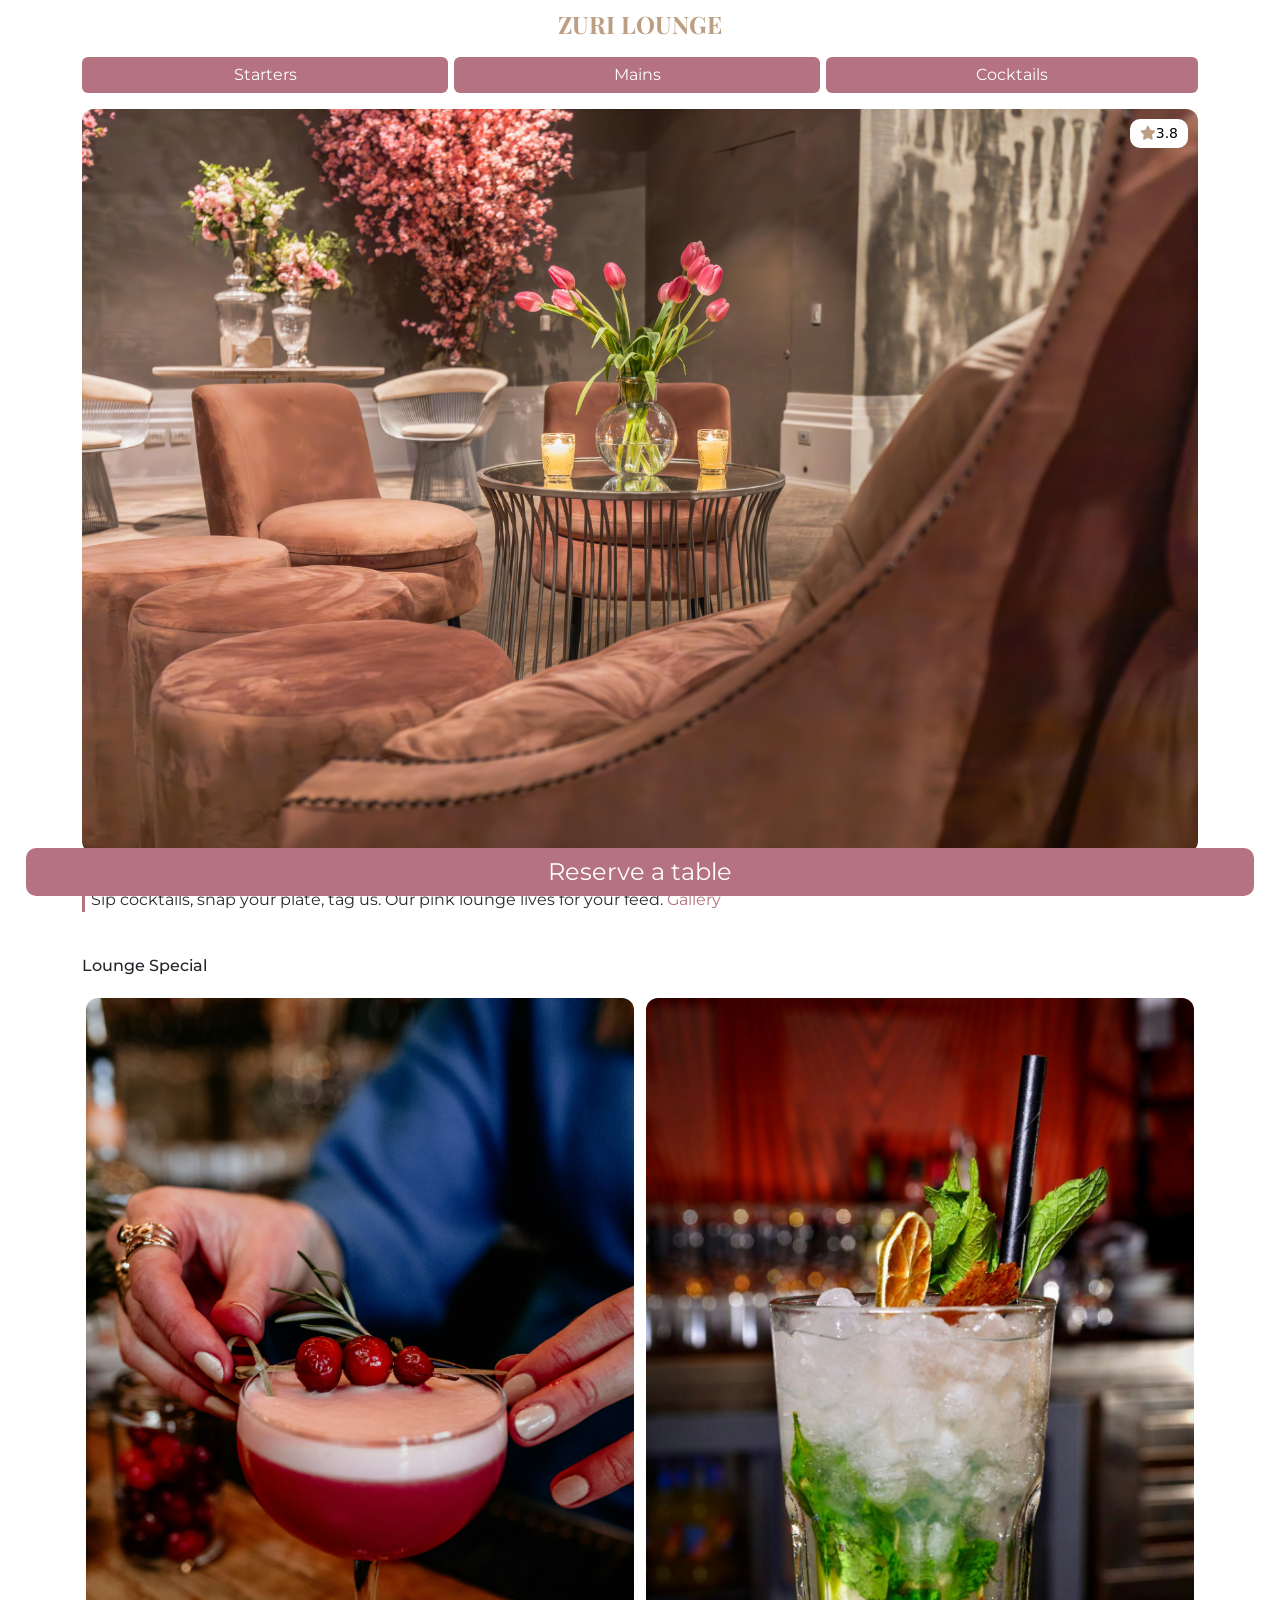
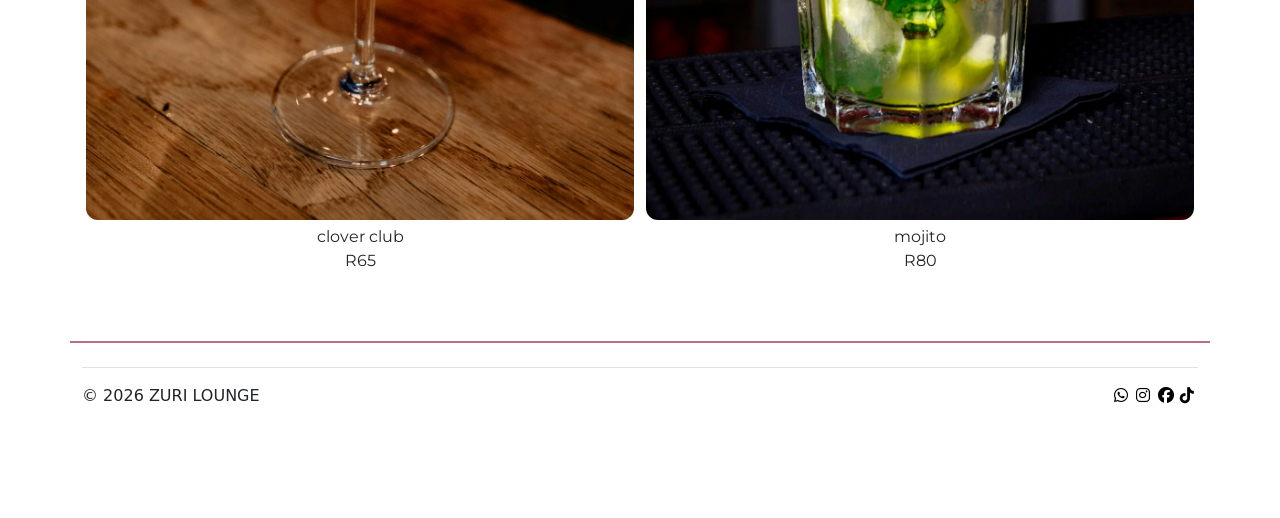
==== index.html @ f79742b4 "Update index.html" ====
<!doctype html>
<html lang="en">
  <head>
    <meta charset="utf-8">
    <meta name="viewport" content="width=device-width, initial-scale=1">
    <title>Zuri Sea Point</title>
    
    <link href="https://cdn.jsdelivr.net/npm/bootstrap@5.3.8/dist/css/bootstrap.min.css" rel="stylesheet" integrity="sha384-sRIl4kxILFvY47J16cr9ZwB07vP4J8+LH7qKQnuqkuIAvNWLzeN8tE5YBujZqJLB" crossorigin="anonymous">
    <link href="https://cdn.jsdelivr.net/npm/bootstrap@5.3.8/dist/css/bootstrap.min.css">
    <link rel="stylesheet" href="https://cdnjs.cloudflare.com/ajax/libs/font-awesome/6.5.0/css/all.min.css">
    <link rel="preconnect" href="https://fonts.googleapis.com">
    <link rel="preconnect" href="https://fonts.gstatic.com" crossorigin>
    <link href="https://fonts.googleapis.com/css2?family=Inter:wght@300;400;500;600;700&display=swap" rel="stylesheet">
    <link href="https://fonts.googleapis.com/css2?family=Playfair+Display:wght@400;500;600&family=Inter:wght@300;400;500&display=swap" rel="stylesheet">
    <link rel="preconnect" href="https://fonts.googleapis.com">
<link rel="preconnect" href="https://fonts.gstatic.com" crossorigin>
<link href="https://fonts.googleapis.com/css2?family=DM+Sans:ital,opsz,wght@0,9..40,100..1000;1,9..40,100..1000&family=Montserrat:ital,wght@0,100..900;1,100..900&display=swap" rel="stylesheet">
<link rel="stylesheet" href="style.css"/>
  </head>

  <body>
    <h4 class="restaurant-name">ZURI LOUNGE</i></h4>

    <div class="container mb-3" id="categories">
        <!-- Content here -->
         
    <!-- Button trigger modal Starters-->
<button type="button" class="btn btn-primary" id="starters" data-bs-toggle="modal" data-bs-target="#startersmodal">
    Starters
  </button>
  
  <!-- Modal -->
  <div class="modal fade" id="startersmodal" data-bs-backdrop="static" data-bs-keyboard="false" tabindex="-1" aria-labelledby="startersmodelLabel" aria-hidden="true">
    <div class="modal-dialog">
      <div class="modal-content">
        <div class="modal-header">
          <h1 class="modal-title fs-5" id="staticBackdropLabel">Starters</h1>
          <button type="button" class="btn-close" data-bs-dismiss="modal" aria-label="Close"></button>
        </div>
        <div class="modal-body">
            <h6>Fat Greek Flatbread <span>R90</span></h6>
            <p>Flatbread, melted halloumi, tzatziki, red onion, tomato, olives</p>
            <h6>Chicken Wings<span>R85</span></h6>
            <p>Sticky | Southern fried | Crunchy peri-peri</p>
            <h6>Chicken Livers <span>R75</span></h6>
            <p>Served with a slice of toasted ciabatta</p>
            <h6>Calamari <span>R115</span></h6>
            <p>Grilled | Fried, seasoned with garlic</p>
            <h6>Vegan Samosas with lentils<span>R105</span></h6>
            <p>Spiced lentils, onion, spinach in pastry</p>
            <h6>Soup of the day <span>R95</span></h6>
            <p>Served with a slice of toasted ciabatta</p>
            <h6>Beef Carpaccio <span>R90</span></h6>
            <p>Matured chalmar beef sirloin, radish, spring onions</p>
        </div>
        <div class="modal-footer">
          <p>A 12% service charge  will be added for groups of 8+ guests.</p>
        </div>
      </div>
    </div>
  </div>

  <!-- Button trigger modal Mains -->
<button type="button" class="btn btn-primary" id="mains" data-bs-toggle="modal" data-bs-target="#mainsmodal">
    Mains
  </button>
  
  <!-- Modal -->
  <div class="modal fade" id="mainsmodal" data-bs-backdrop="static" data-bs-keyboard="false" tabindex="-1" aria-labelledby="mainsmodalLabel" aria-hidden="true">
    <div class="modal-dialog">
      <div class="modal-content">
        <div class="modal-header">
          <h1 class="modal-title fs-5" id="staticBackdropLabel">Main Courses</h1>
          <button type="button" class="btn-close" data-bs-dismiss="modal" aria-label="Close"></button>
        </div>
        <div class="modal-body">
            <h5>Pasta Vibes</h5>
            <h6>Prawn Linguine <span>R225</span></h6>
            <p>Pan-fried prawns,parmesan cream and basil</p>
            <h6>Chicken and Broccoli<span>R175</span></h6>
            <p>Parmesan cream topped with parmesan shavigs</p>
            <h6>Beef Bolognese <span>R195</span></h6>
            <p>Beef strips, tomato sauce, herbs</p>
            <h6>Chicken Alfredo<span>R165</span></h6>
            <p>Parmesan cream sauce</p>
            <h6>Spaghetti Carbonara<span>R185</span></h6>
            <p>Creamy Roman style pasta made with crispy bacon, egg yolk, parmesan cheese</p>
            <h6>Creamy Mushroom Pasta<span>R165</span></h6>
            <p>Sauteed mushrooms, blended into a rich garlic cream sauce</p>
            <!--Pizzas-->
            <h5>Classic Pizzas</h5>
            <h6>Margherita<span>R170</span></h6>
            <p>Tomato sauce, mozzarella, fresh basil</p>
            <h6>Chicken & Mushroom<span>R145</span></h6>
            <p>Tomato base layered with tender chicken pieces</p>
            <h6>Spicy Beef  <span>R155</span></h6>
            <p>Spiced beef mince with jalapeno, onions, melted mozzarella</p>
            <h6>Vegan Veggie Supreme<span>R135</span></h6>
            <p>Mushrooms, olives,sweetcorn on a tomato base with vegan cheese</p>
        </div>
        <div class="modal-footer">
            <p>A 12% service charge  will be added for groups of 8+ guests.</p>
        </div>
      </div>
    </div>
  </div>

  <!-- Button trigger modal Desserts-->

  <!-- Button trigger modal Drinks -->
<button type="button" class="btn btn-primary" id="drinks" data-bs-toggle="modal" data-bs-target="#drinksmodal">
    Cocktails
  </button>
  
  <!-- Modal -->
  <div class="modal fade" id="drinksmodal" data-bs-backdrop="static" data-bs-keyboard="false" tabindex="-1" aria-labelledby="drinksmodalLabel" aria-hidden="true">
    <div class="modal-dialog">
      <div class="modal-content">
        <div class="modal-header">
          <h1 class="modal-title fs-5" id="staticBackdropLabel">Cocktails</h1>
          <button type="button" class="btn-close" data-bs-dismiss="modal" aria-label="Close"></button>
        </div>
        <div class="modal-body">
            <h6>Strawberry Daiquiri <span>R95</span></h6>
            <P>White rum, lime juice, fresh strawberries</P>
            <h6>Mojito <span>R95</span></h6>
            <p>Fresh mint leaves, lime juice, white rum, light sugar syrup</p>
            <h6>Pina Colada <span>R90</span></h6>
            <p>Pineapple juice, coconut cream, creamy tropical blend</p>
            <h6>Clover Club<span><Ri:a></Ri:a>R110</span></h6>
            <p>Gin, lemon juice, raspberrry syrup,egg white</p>
            <h6>Margarita <span>R85</span></h6>
            <p>Tequila, tripple sec, sharp citrus flavour, lime juice</p>
            <h6>Barcadi Long Island <span>R90</span></h6>
            <p>Cocktail classic, five white spirits, cola</p> 
            <h6>Cosmopolitan <span>R85</span></h6>
            <p>Absolut citron, tripple sec, lime , cranberry juice</p>
            <h6>Bloody Mary<span>R75</span></h6>
            <p>Kettle one vodka, tomato cocktail, house mary mix</p>
        </div>
        <div class="modal-footer">
            <p>A 12% service charge  will be added for groups of 8+ guests.</p>
        </div>
      </div>
    </div>
  </div>

      </div>

  <div class="container">
    <div class="card">
        <img src="pink-lounge.jpg" class="img-fluid" alt="...">
        <span class="ratings"><i class="fa-solid fa-star"></i>3.8</span>
    </div>
    <div class="container-icon">
        <div class="status">
            <span id="statusDot" class="dot"></span>
            <span id="statusText">Checking...</span>
          </div>
          
    </div>
    </div>
   

  <div class="container" id="subtitle">
    <p>Sip cocktails, snap your plate, tag us. Our pink lounge lives for your feed. <span data-bs-toggle="modal" data-bs-target="#gallerymodal">Gallery</span>
      
      <div class="modal fade" id="gallerymodal" data-bs-backdrop="static" data-bs-keyboard="false" tabindex="-1" aria-labelledby="gallerymodalLabel" aria-hidden="true">
        <div class="modal-dialog">
          <div class="modal-content">
            <div class="modal-header">
              <h1 class="modal-title fs-5" id="galleryLabel">Gallery</h1>
              <button type="button" class="btn-close" data-bs-dismiss="modal" aria-label="Close"></button>
            </div>
            <div class="modal-body">
                <!--Gallery Content-->
                <div class="container-fluid px-0 py-2">
                
                  <div class="row g-1">
                    <!-- Row 1: 2P + 1L -->
                    <div class="col-6 col-md-4">
                      <img src="cocktail-one.jpg" class="img-fluid rounded gallery-img" alt="">
                    </div>
                    <div class="col-6 col-md-4">
                      <img src="cocktail-nine.jpg" class="img-fluid rounded gallery-img" alt="">
                    </div>
                    <div class="col-12 col-md-4">
                      <img src="johann-trasch-h7E770rhzrU-unsplash.jpg" class="img-fluid rounded gallery-img gallery-landscape" alt="">
                    </div>
                
                    <!-- Row 2: 2P + 1L -->
                    <div class="col-6 col-md-4">
                      <img src="pizza (1).jpg" class="img-fluid rounded gallery-portrait" alt="">
                    </div>
                    <div class="col-6 col-md-4">
                      <img src="svitlana-BBeJirLmdrI-unsplash.jpg" class="img-fluid rounded gallery-portrait" alt="">
                    </div>
                    <div class="col-12 col-md-4">
                      <img src="pink-lounge.jpg" class="img-fluid rounded gallery-img gallery-landscape" alt="">
                    </div>
                    <!-- Row 3: 2P + 1L -->
                    <div class="col-6 col-md-4">
                      <img src="cocktail-ten.jpg" class="img-fluid rounded gallery-portrait" alt="">
                    </div>
                    <div class="col-6 col-md-4">
                      <img src="pizza (2).jpg" class="img-fluid rounded gallery-portrait" alt="">
                    </div>
                    <div class="col-12 col-md-4">
                      <img src="keegan-checks-W-z7CM6AMTA-unsplash.jpg" class="img-fluid rounded gallery-img gallery-landscape" alt="">
                    </div>
                  </div>
                </div>
            </div>
            <div class="modal-footer">
                
            </div>
          </div>
        </div>
      </div>
    
          </div>
    </p>
  </div>
  
  <div class="container" id="popular-dishes">
    <p>Lounge Special</p>
  </div>

  <div class="container" id="dishes">
    <div class="row g-1">
        <div class="col-6">
            <div class="p-1 border text-center" id="pasta">
                <img src="cocktail-one.jpg" class="img-fluid" alt="...">
                <p>clover club <br> R65</p>
            </div>
        </div>
        <div class="col-6">
            <div class="p-1 border text-center" id="pizza">
                <img src="cocktail-nine.jpg" class="img-fluid" alt="...">
                <p>mojito <br> R80</p><br>
            </div>
        </div>
    </div>
  </div><br>
 
  <div class="b-example-divider"></div> 
  <div class="container" id="footer"> 
    <footer class="d-flex flex-wrap justify-content-between align-items-center py-3 my-4 border-top"> 
        <div class="col-md-4 d-flex align-items-center"> 
           &copy; 2026 ZURI LOUNGE</span> 
            </div> <ul class="nav col-md-4 justify-content-end list-unstyled d-flex">
              
                <li class="ms-1">
                  <a href=""><i class="fa-brands fa-whatsapp"></i></a>
                  <li class="ms-1">
                    <a href=""><i class="fa-brands fa-instagram"></i></a>
                    <li class="ms-1">
                      <a href=""><i class="fa-brands fa-facebook"></i></a>
                      <li class="ms-1">
                        <a href=""><i class="fa-brands fa-tiktok"></i></a>
</li> </ul> </footer> </div> 

  <!--Book a table-->
   <div class="fixed-bottom p-1">
    <!-- Button trigger modal -->
<button type="button" id="book-table" class="btn btn-primary w-100 py-2px-3 fs-4" data-bs-toggle="modal" data-bs-target="#staticBackdrop">
    Reserve a table
  </button>
  </div>
  
  <!-- Modal -->
  <div class="modal fade" id="staticBackdrop" data-bs-backdrop="static" data-bs-keyboard="false" tabindex="-1" aria-labelledby="staticBackdropLabel" aria-hidden="true">
    <div class="modal-dialog">
      <div class="modal-content">
        <div class="modal-header">
          <h1 class="modal-title fs-5" id="staticBackdropLabel">Table Reservation</h1>
          <button type="button" class="btn-close" data-bs-dismiss="modal" aria-label="Close"></button>
        </div>
        <div class="modal-body">
            <form>
            <div class="mb-1">
                <div class="mb-1">
                    <input type="text" id="name" class="form-control" id="name" name="name" placeholder="Enter Name" required>
                </div>
                <input type="date" name="reservations" class="form-control" value="31-05-2026"></div>
                <div class="mb-1">
                    <select class="form-select">
                        <option>12:00</option>
                        <option>12:30</option>
                        <option>13:00</option>
                        <option>13:30</option>
                        <option>14:00</option>
                        <option>14:30</option>
                        <option>15:00</option>
                        <option>15:30</option>
                        <option>16:00</option>
                        <option>16:30</option>
                        <option>17:00</option>
                        <option>17:30</option>
                        <option>18:00</option>
                    </select>
                </div>
                <div class="mb-1">
                    <select class="form-select">
                        <option>Number of guests</option>
                        <option>1</option>
                        <option>2</option>
                        <option>3</option>
                        <option>4</option>
                        <option>5</option>
                        <option>6</option>
                        <option>7</option>
                        <option>8+</option>
                    </select>
                </div>
                <div class="mb-1">
                    <select class="form-select">
                        <option>Occasion</option>
                        <option>Birthday</option>
                        <option>Anniversary</option>
                        <option>Date night</option>
                        <option>Other</option>
                    </select>
                    
                </div>
                <div class="mb-1">
                    <select class="form-select">
                        <option>Seating preference</option>
                        <option>Indoor</option>
                        <option>Outdoor</option>
                        <option>No preference</option>
                    </select>
                </div>
                    
                    <button class="submit">Submit</button>
                </div>

            </form>
        </div>
        <div class="modal-footer">
            
        </div>
      </div>
    </div>
  </div>
   </div>
   <script src="script.js"></script>
    <script src="https://cdn.jsdelivr.net/npm/bootstrap@5.3.8/dist/js/bootstrap.bundle.min.js" integrity="sha384-FKyoEForCGlyvwx9Hj09JcYn3nv7wiPVlz7YYwJrWVcXK/BmnVDxM+D2scQbITxI" crossorigin="anonymous"></script>
    <script src="https://cdn.jsdelivr.net/npm/@popperjs/core@2.11.8/dist/umd/popper.min.js" integrity="sha384-I7E8VVD/ismYTF4hNIPjVp/Zjvgyol6VFvRkX/vR+Vc4jQkC+hVqc2pM8ODewa9r" crossorigin="anonymous"></script>
<script src="https://cdn.jsdelivr.net/npm/bootstrap@5.3.8/dist/js/bootstrap.min.js" integrity="sha384-G/EV+4j2dNv+tEPo3++6LCgdCROaejBqfUeNjuKAiuXbjrxilcCdDz6ZAVfHWe1Y" crossorigin="anonymous"></script>
  </body>
</html>
---- style.css ----
html{
    scroll-padding-bottom: 70px; /*for text to scroll up till above the button*/

}
body{
    padding-bottom: 70px;
}

#categories{
   display: flex;
    gap:6px;
    font-family: 'Montserrat',sans-serif !important;
}
#categories #starters{
    flex: 1;
    padding-left: 0;
    padding-right: 0;
}
#categories #mains{
    flex:1;
    padding-left: 0;
    padding-right: 0;
}
#categories #desserts{
    flex:1;
    padding-left: 0;
    padding-right: 0;
}#categories #drinks{
    flex:1;
    padding-left: 3px;
    padding-right: 3px;
}
.restaurant-name{
    text-align: center;
    padding: 10px;
    font-family: 'Playfair Display', serif;
    color: #bc9e82;
    font-weight: 700;
}

body{
   /*font-family:'Inter', sans-serif*/
    }
    .modal-body{
        background-color: #fcfcfc;
    }
body.modal-open #book-table{
  backdrop-filter: none !important;
  -webkit-backdrop-filter: none !important;
}
.modal-title{
    font-family: 'Montserrat',sans-serif;
    letter-spacing: 0.1rem;
    font-weight: 600;
}
.modal h6{
    font-family: 'Montserrat',sans-serif;
    font-size: 16px;
    display: flex;
    justify-content: space-between;
    align-items: center;
    line-height: 1.2;
    font-weight:600 !important;
    align-items: baseline;
    font-family: 'Montserrat',sans-serif;
    letter-spacing: 0.1rem;

}
.modal p{
    color: #2b2b2b;
}
.modal span{
    font-weight: 600;
    color: #B57281;
}

.container img{
    border-radius: 12px;
}
.modal-body h6{
    font-family: 'Montserrat',sans-serif;
    color: #B57281;
}
.modal-header{
    border-bottom: 1px solid  #B57281 !important;
    position: sticky;
    top:0;
    z-index: 2055;
    background: #B57281;
    color: white;
    backdrop-filter: none !important;
    -webkit-backdrop-filter: none !important;
}
#popular-dishes p{
    font-weight: 500;
    font-family: 'Montserrat',sans-serif;
}
#subtitle{
    padding-top: 12px;
}
#subtitle p{
    font-family: 'Montserrat', sans-serif;
}
.container-icon{
    display: flex;
}
.container-icon p{
    margin-left: 5px;
}
button{
    background-color: #B57281 !important;
    border: none !important;
}
.modal-header{
    
       border-bottom: 2px solid #B57281 !important;
        color:white;
        font-family: 'Montserrat', sans-serif;
        text-transform: uppercase !important;

    }
#book-table{
   /* width: 100%;
    position: fixed;
    bottom: 20px !important;
    left: 0 !important;
    right: 0 !important;
    z-index: 9999;
    box-sizing: border-box !important;
    padding: 14px 0;
    text-align: center !important;
    transform: none !important;
    background-color: #2e7d32 !important;
    color: white !important;
    opacity: 1 !important;
    backdrop-filter: none !important;
    -webkit-backdrop-filter: none !important;
    filter: none !important;
    isolation: isolate;
    border-radius:15px;*/
}
.fixed-bottom{
    font-size: 26px !important;
    font-family: 'Montserrat', sans-serif;
  
   backdrop-filter: none !important;
    -webkit-backdrop-filter:none !important;
    isolation: isolate;
    left:22px;
    right:22px;
    width:auto;
}

#book-table{
    backdrop-filter: none !important;
    -webkit-backdrop-filter: none !important;
    border-radius: 10px;
   
}
#subtitle p{
    border-left: 3px solid #B57281;
    padding-left: 6px;
    position: relative;
    color: #2b2b2b !important;
}
#pizza{
    border-radius: 6px;
    border: none !important;
    
}
#pizza p{
    font-family: 'Montserrat', sans-serif;
}
#pasta{
    border-radius: 6px;
    border: none !important;
    
}
#pasta p{
    font-family: 'Montserrat', sans-serif;
}
.card{
    position: relative;
    border: none !important;
}
.ratings{
    position: absolute;
    top:10px;
    right: 10px;
    padding: 4px 10px;
    font-size: 14px;
    border-radius: 10px;
    color: black;
    background-color: white;
    -webkit-backdrop-filter: blur(14px);
    box-shadow: 0 4px 15px rgba(0, 0, 0, 0,2);

}
i{
    color:#bc9e82;;
}
.submit{
    width: 100%;
    border-radius: 8px;
    color: white;
    padding: 5px;
}

.modal-footer{
    border-top: 2.8px solid #B57281 !important;
}

.status {
    display: flex;
    align-items: center;
    font-family:'Montserrat',sans-serif;
    font-size: 12px;
    gap: 10px;
    padding-left: 5px;
  }
  
  /* dot base */
  .dot {
    width: 8px;
    height: 8px;
    border-radius: 50%;
  }
  
  /* OPEN (green pulse) */
  .open {
    background: #28a745;
    animation: pulseGreen 1.2s infinite;
  }
  
  /* CLOSED (red pulse) */
  .closed {
    background: #dc3545;
    animation: pulseRed 1.2s infinite;
  }
  
  /* animations */
  @keyframes pulseGreen {
    0% { box-shadow: 0 0 0 0 rgba(40, 167, 69, 0.5); }
    70% { box-shadow: 0 0 0 12px rgba(40, 167, 69, 0); }
    100% { box-shadow: 0 0 0 0 rgba(40, 167, 69, 0); }
  }
  
  @keyframes pulseRed {
    0% { box-shadow: 0 0 0 0 rgba(220, 53, 69, 0.5); }
    70% { box-shadow: 0 0 0 12px rgba(220, 53, 69, 0); }
    100% { box-shadow: 0 0 0 0 rgba(220, 53, 69, 0); }
  }
 h5{
  position: relative;
  display: relative;
  display: inline-block;
  margin-bottom: 22px !important;
  font-family:'Montserrat',sans-serif;
  color: #2b2b2b !important;
  letter-spacing: 0.1rem;
 
 }
 h5::after{
    content: "";
    position: absolute;
    left: 50%;
    transform: translateX(-50%);
    bottom: -4px;
    width: 60px;
    height: 2px;
    background-color: #d9cfc5;
 }
 footer i{
    color: black;
    width: 18px;
 }
 #staticBackdrop{
   
    --bs-backdrop-filter:none !important

 }
 body:has(#staticBackdrop.show) .modal-backdrop.show{
    backdrop-filter:none !important;
    -webkit-backdrop-filter: none !important;
 }
 
 #footer{
    border-top: 2px solid #B57281;
 }
 .container a{
    color:#B57281;
    text-decoration: none;
 }
 #subtitle span{
    color: #B57281;
 }
 
.gallery-portrait {
    object-fit: cover;
    width: 100%;
    aspect-ratio: 3/4;
    border-radius: 22px !important;
  }
  
  .gallery-landscape {
    aspect-ratio: 16/9;
    width: 100%;
    object-fit: cover;
    border-radius: 22px !important;
  }

#first-img{
    border-radius: 22px !important;
}
  
  @media (min-width: 768px) {
    .gallery-portrait { height: 200px; } /* desktop portraits */
    .gallery-landscape { height: 200px; } /* desktop landscape, spans 2 cols */
  }

.new-added-tabs button{
    background: transparent !important;
    border-bottom: 2px solid #2b2b2b;
    box-shadow: none;
    color:#2b2b2b;
    border: none;
    font-family:'Montserrat',sans-serif;
}
.new-added-tabs button.active{
    color: #B57281;
    background: transparent;
    font-family:'Montserrat',sans-serif
}
.new-added-tabs .nav-link.active{
    color: #B57281;
    background: transparent;
    font-family:'Montserrat',sans-serif;
   
}
.new-added-tabs .nav-tabs{
    justify-content: flex-start;
    flex-wrap: nowrap;
    overflow-x: auto;
    -webkit-overflow-scrolling:touch;
    padding-left: 0;
    margin-left: 0;
    scrollbar-width: none;
    -ms-text-overflow: none;
}
.new-added-tabs .nav-tabs::-wekbkit-scrollbar{
    display: none;
}
.new-added-tabs .nav-link{
    flex-shrink: 0;
    white-space: nowrap;
    padding-left: 0;
    padding-right: 16px;
}
#nav-tabContent img{
    padding-top: 5px;
}
.nav-tabs{
    border-bottom: none !important;
}
.event p{
    border-left: 3px solid #B57281;
    padding-left: 6px;
    position: relative;
    color: #2b2b2b !important;
    font-family:'Montserrat',sans-serif;
   
}
.event h4{
    font-family:'Montserrat',sans-serif;
}
.event a{
    color: #B57281;
}
.tab-content h4,p{
    font-family: 'Montserrat',sans-serif;
    padding-top: 5px;
    font-family:'Montserrat',sans-serif;
}
.tab-content p{
    color:#2b2b2b;
}
.specials img{
    padding-left: 5px;
}

.tab-content h4,
.tab-content span{
    font-family: 'Montserrat',sans-serif;
    margin-left: 0;
    padding-left: 0;
}
#indulgence p{
    padding-top: 0;
}
#indulgence span{
    font-size: 16px;
}
.tab-pane:not(.active){
    display: none !important;
    height: auto !important;
}
#indulgence h4{
    padding-top: 18px !important;
    font-family:'Montserrat',sans-serif;
}
#indulgence p{
   padding-top: 0;
   font-family:'Montserrat',sans-serif;
}
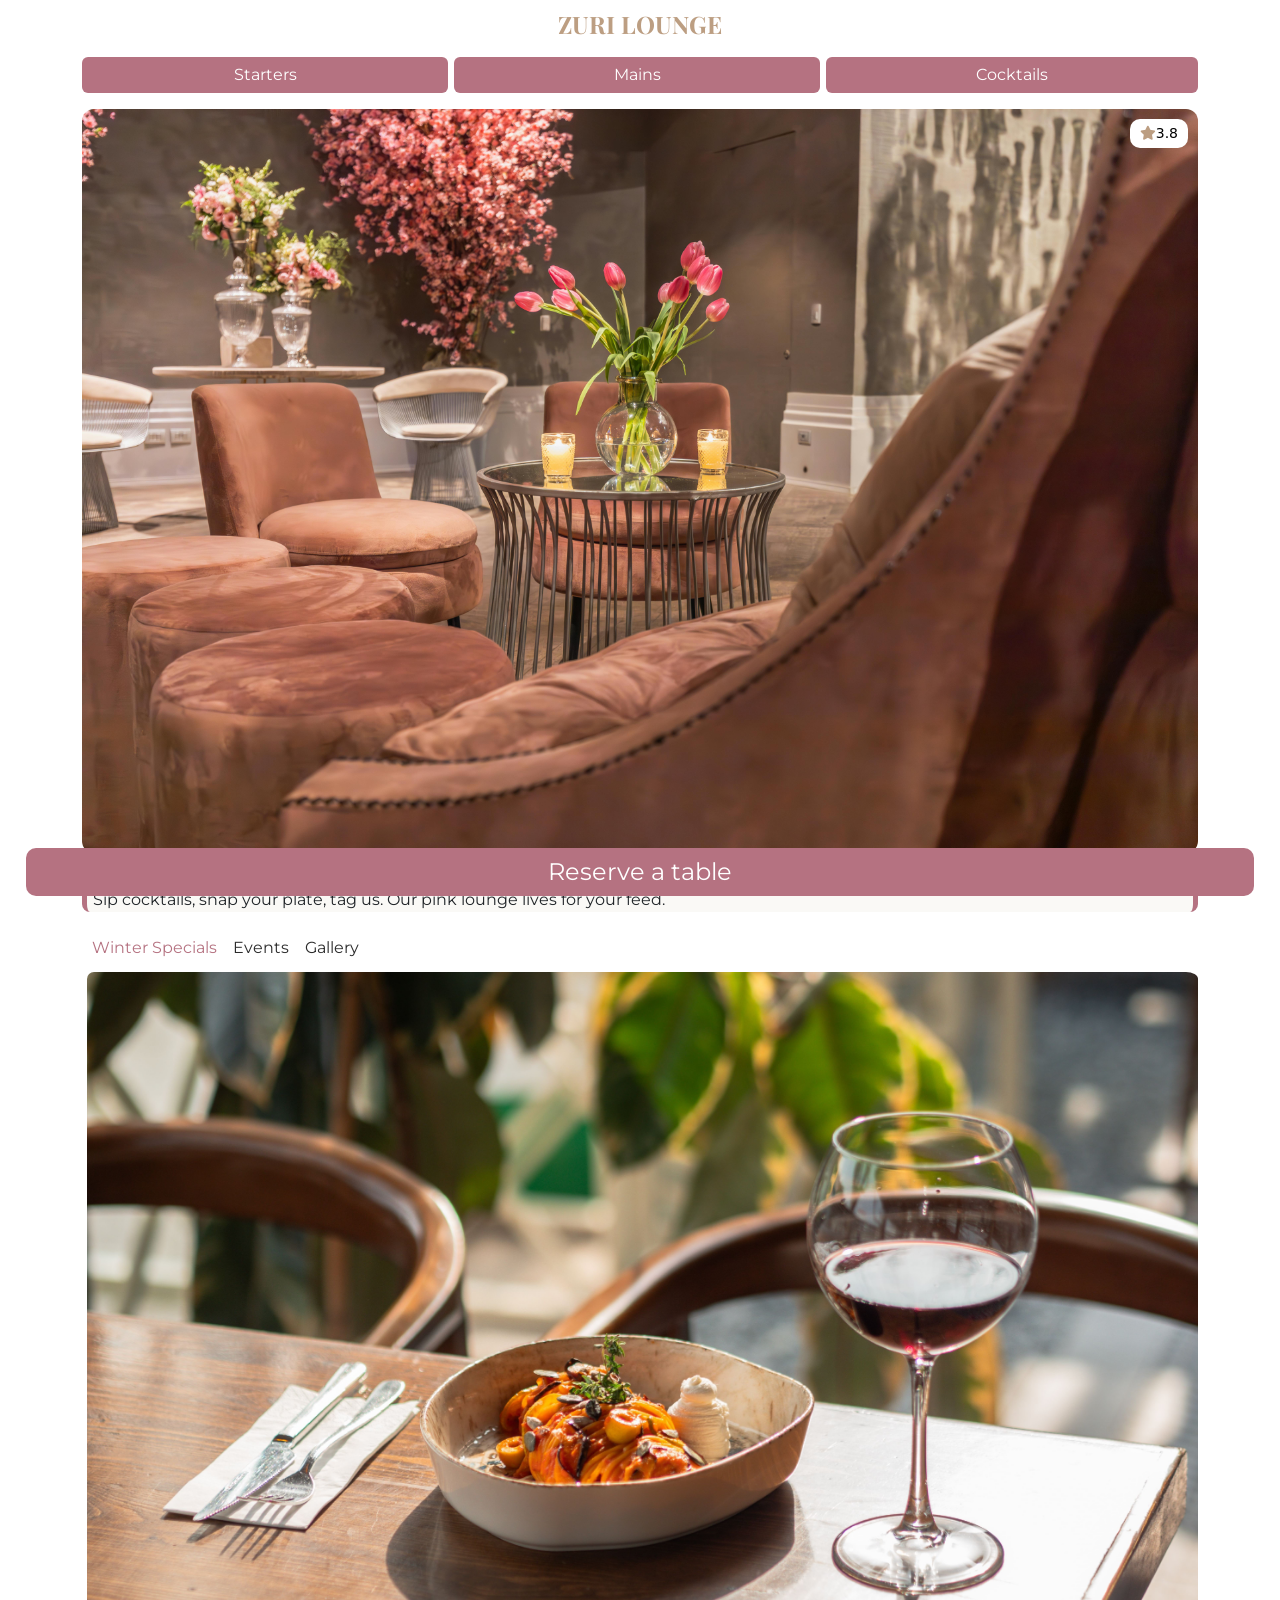
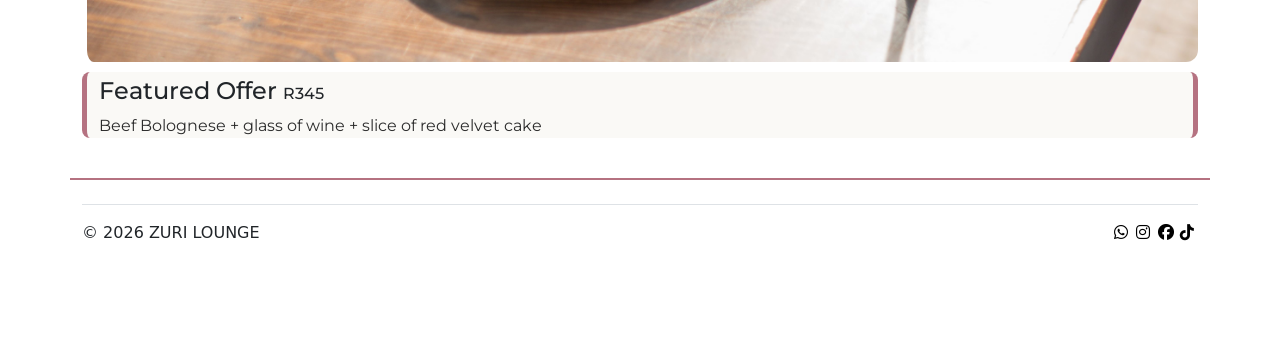
==== commit 36af34ee: "Add files via upload" ====
--- a/index.html
+++ b/index.html
@@ -3,7 +3,7 @@
   <head>
     <meta charset="utf-8">
     <meta name="viewport" content="width=device-width, initial-scale=1">
-    <title>Zuri Sea Point</title>
+    <title>Zuri Lounge</title>
     
     <link href="https://cdn.jsdelivr.net/npm/bootstrap@5.3.8/dist/css/bootstrap.min.css" rel="stylesheet" integrity="sha384-sRIl4kxILFvY47J16cr9ZwB07vP4J8+LH7qKQnuqkuIAvNWLzeN8tE5YBujZqJLB" crossorigin="anonymous">
     <link href="https://cdn.jsdelivr.net/npm/bootstrap@5.3.8/dist/css/bootstrap.min.css">
@@ -19,8 +19,8 @@
   </head>
 
   <body>
-    <h4 class="restaurant-name">ZURI LOUNGE</i></h4>
-
+    <div class="conatainer">
+      <h4 class="restaurant-name">ZURI LOUNGE</i></h4>
     <div class="container mb-3" id="categories">
         <!-- Content here -->
          
@@ -74,7 +74,7 @@
           <button type="button" class="btn-close" data-bs-dismiss="modal" aria-label="Close"></button>
         </div>
         <div class="modal-body">
-            <h5>Pasta Vibes</h5>
+            <h5>pasta vibes</h5>
             <h6>Prawn Linguine <span>R225</span></h6>
             <p>Pan-fried prawns,parmesan cream and basil</p>
             <h6>Chicken and Broccoli<span>R175</span></h6>
@@ -88,7 +88,7 @@
             <h6>Creamy Mushroom Pasta<span>R165</span></h6>
             <p>Sauteed mushrooms, blended into a rich garlic cream sauce</p>
             <!--Pizzas-->
-            <h5>Classic Pizzas</h5>
+            <h5>classic pizzas</h5>
             <h6>Margherita<span>R170</span></h6>
             <p>Tomato sauce, mozzarella, fresh basil</p>
             <h6>Chicken & Mushroom<span>R145</span></h6>
@@ -105,13 +105,10 @@
     </div>
   </div>
 
-  <!-- Button trigger modal Desserts-->
-
   <!-- Button trigger modal Drinks -->
 <button type="button" class="btn btn-primary" id="drinks" data-bs-toggle="modal" data-bs-target="#drinksmodal">
     Cocktails
   </button>
-  
   <!-- Modal -->
   <div class="modal fade" id="drinksmodal" data-bs-backdrop="static" data-bs-keyboard="false" tabindex="-1" aria-labelledby="drinksmodalLabel" aria-hidden="true">
     <div class="modal-dialog">
@@ -149,7 +146,7 @@
 
   <div class="container">
     <div class="card">
-        <img src="pink-lounge.jpg" class="img-fluid" alt="...">
+        <img src="Pink-lounge.jpg" class="img-fluid" alt="...">
         <span class="ratings"><i class="fa-solid fa-star"></i>3.8</span>
     </div>
     <div class="container-icon">
@@ -160,89 +157,78 @@
           
     </div>
     </div>
-   
-
   <div class="container" id="subtitle">
-    <p>Sip cocktails, snap your plate, tag us. Our pink lounge lives for your feed. <span data-bs-toggle="modal" data-bs-target="#gallerymodal">Gallery</span>
-      
-      <div class="modal fade" id="gallerymodal" data-bs-backdrop="static" data-bs-keyboard="false" tabindex="-1" aria-labelledby="gallerymodalLabel" aria-hidden="true">
-        <div class="modal-dialog">
-          <div class="modal-content">
-            <div class="modal-header">
-              <h1 class="modal-title fs-5" id="galleryLabel">Gallery</h1>
-              <button type="button" class="btn-close" data-bs-dismiss="modal" aria-label="Close"></button>
-            </div>
-            <div class="modal-body">
-                <!--Gallery Content-->
-                <div class="container-fluid px-0 py-2">
+    <p>Sip cocktails, snap your plate, tag us. Our pink lounge lives for your feed.</p></div>
+  
+  <div class="container">
+   <div class="new-added-tabs">
+    <nav>
+      <div class="nav nav-tabs" id="nav-tab" role="tablist">
+        <button class="nav-link active" id="nav-home-tab" data-bs-toggle="tab" data-bs-target="#nav-home" type="button" role="tab" aria-controls="nav-home" aria-selected="true">Winter Specials</button>
+        <button class="nav-link" id="nav-profile-tab" data-bs-toggle="tab" data-bs-target="#nav-profile" type="button" role="tab" aria-controls="nav-profile" aria-selected="false">Events</button>
+        <button class="nav-link" id="nav-contact-tab" data-bs-toggle="tab" data-bs-target="#nav-contact" type="button" role="tab" aria-controls="nav-contact" aria-selected="false">Gallery</button>
+    </nav>
+    <div class="tab-content" id="nav-tabContent">
+      <div class="tab-pane fade show active" id="nav-home" role="tabpanel" aria-labelledby="nav-home-tab" tabindex="0">
+        <div class="specials">
+          <img src="dinnerforonee.jpg" class="img-fluid" alt="special">
+          <div class="container" id="indulgence">
+            <h4>Featured Offer <span>R345</span></h4>
+          <p>Beef Bolognese + glass of wine + slice of red velvet cake</p>
+          </div>
+        </div>
+      </div>
+      <div class="tab-pane fade" id="nav-profile" role="tabpanel" aria-labelledby="nav-profile-tab" tabindex="0">
+        <img src="/music.webp" class="img-fluid" alt="DJ"> <br>
+        <div class="event">
+          <h4>Evening escapes</h4>
+          <p>16 June 2026 6PM - 10PM<br>
+          One ticket for two guests - includes One Pizza + Two cocktails. Buy <a href="wwww.quicket.co.za">here</a></p>
+        </div>
+        </div></div> <br>
+
+      <div class="tab-pane fade" id="nav-contact" role="tabpanel" aria-labelledby="nav-contact-tab" tabindex="0">
+        <div class="container-fluid px-0 py-2">
                 
-                  <div class="row g-1">
-                    <!-- Row 1: 2P + 1L -->
-                    <div class="col-6 col-md-4">
-                      <img src="cocktail-one.jpg" class="img-fluid rounded gallery-img" alt="">
-                    </div>
-                    <div class="col-6 col-md-4">
-                      <img src="cocktail-nine.jpg" class="img-fluid rounded gallery-img" alt="">
-                    </div>
-                    <div class="col-12 col-md-4">
-                      <img src="johann-trasch-h7E770rhzrU-unsplash.jpg" class="img-fluid rounded gallery-img gallery-landscape" alt="">
-                    </div>
-                
-                    <!-- Row 2: 2P + 1L -->
-                    <div class="col-6 col-md-4">
-                      <img src="pizza (1).jpg" class="img-fluid rounded gallery-portrait" alt="">
-                    </div>
-                    <div class="col-6 col-md-4">
-                      <img src="svitlana-BBeJirLmdrI-unsplash.jpg" class="img-fluid rounded gallery-portrait" alt="">
-                    </div>
-                    <div class="col-12 col-md-4">
-                      <img src="pink-lounge.jpg" class="img-fluid rounded gallery-img gallery-landscape" alt="">
-                    </div>
-                    <!-- Row 3: 2P + 1L -->
-                    <div class="col-6 col-md-4">
-                      <img src="cocktail-ten.jpg" class="img-fluid rounded gallery-portrait" alt="">
-                    </div>
-                    <div class="col-6 col-md-4">
-                      <img src="pizza (2).jpg" class="img-fluid rounded gallery-portrait" alt="">
-                    </div>
-                    <div class="col-12 col-md-4">
-                      <img src="keegan-checks-W-z7CM6AMTA-unsplash.jpg" class="img-fluid rounded gallery-img gallery-landscape" alt="">
-                    </div>
-                  </div>
-                </div>
-            </div>
-            <div class="modal-footer">
-                
+          <div class="row g-1">
+            <!-- Row 1: 2P + 1L -->
+            <div class="col-6 col-md-4">
+              <img src="media/cocktail-one.jpg" class="img-fluid rounded gallery-img" id="first-img" alt="">
+            </div>
+            <div class="col-6 col-md-4">
+              <img src="cocktail-nine.jpg" class="img-fluid rounded gallery-img" id="first-img" alt="">
+            </div>
+            <div class="col-12 col-md-4">
+              <img src="media/johann-trasch-h7E770rhzrU-unsplash.jpg" class="img-fluid rounded gallery-img gallery-landscape" alt="">
+            </div>
+        
+            <!-- Row 2: 2P + 1L -->
+            <div class="col-6 col-md-4">
+              <img src="pizza (1).jpg" class="img-fluid rounded gallery-portrait" alt="">
+            </div>
+            <div class="col-6 col-md-4">
+              <img src="svitlana-BBeJirLmdrI-unsplash.jpg" class="img-fluid rounded gallery-portrait" alt="">
+            </div>
+            <div class="col-12 col-md-4">
+              <img src="dinnerforonee.jpg" class="img-fluid rounded gallery-img gallery-landscape" alt="">
+            </div>
+            <!-- Row 3: 2P + 1L -->
+            <div class="col-6 col-md-4">
+              <img src="cocktail-ten.jpg" class="img-fluid rounded gallery-portrait" alt="">
+            </div>
+            <div class="col-6 col-md-4">
+              <img src="aleksey-cherenkevich-i1yNn8fdd1c-unsplash.jpg" class="img-fluid rounded gallery-portrait" alt="">
+            </div>
+            <div class="col-12 col-md-4">
+              <img src="Pink-lounge.jpg" class="img-fluid rounded gallery-img gallery-landscape" alt="">
             </div>
           </div>
         </div>
-      </div>
-    
-          </div>
-    </p>
-  </div>
-  
-  <div class="container" id="popular-dishes">
-    <p>Lounge Special</p>
-  </div>
-
-  <div class="container" id="dishes">
-    <div class="row g-1">
-        <div class="col-6">
-            <div class="p-1 border text-center" id="pasta">
-                <img src="cocktail-one.jpg" class="img-fluid" alt="...">
-                <p>clover club <br> R65</p>
-            </div>
-        </div>
-        <div class="col-6">
-            <div class="p-1 border text-center" id="pizza">
-                <img src="cocktail-nine.jpg" class="img-fluid" alt="...">
-                <p>mojito <br> R80</p><br>
-            </div>
-        </div>
-    </div>
-  </div><br>
- 
+    </div>
+      </div>
+    </div>
+   </div>
+  </div>
   <div class="b-example-divider"></div> 
   <div class="container" id="footer"> 
     <footer class="d-flex flex-wrap justify-content-between align-items-center py-3 my-4 border-top"> 
@@ -282,7 +268,7 @@
                 <div class="mb-1">
                     <input type="text" id="name" class="form-control" id="name" name="name" placeholder="Enter Name" required>
                 </div>
-                <input type="date" name="reservations" class="form-control" value="31-05-2026"></div>
+                <input type="date" class="form-control"></div>
                 <div class="mb-1">
                     <select class="form-select">
                         <option>12:00</option>
@@ -349,4 +335,4 @@
     <script src="https://cdn.jsdelivr.net/npm/@popperjs/core@2.11.8/dist/umd/popper.min.js" integrity="sha384-I7E8VVD/ismYTF4hNIPjVp/Zjvgyol6VFvRkX/vR+Vc4jQkC+hVqc2pM8ODewa9r" crossorigin="anonymous"></script>
 <script src="https://cdn.jsdelivr.net/npm/bootstrap@5.3.8/dist/js/bootstrap.min.js" integrity="sha384-G/EV+4j2dNv+tEPo3++6LCgdCROaejBqfUeNjuKAiuXbjrxilcCdDz6ZAVfHWe1Y" crossorigin="anonymous"></script>
   </body>
-</html>
+</html>
--- a/style.css
+++ b/style.css
@@ -158,10 +158,11 @@
    
 }
 #subtitle p{
-    border-left: 3px solid #B57281;
+    background-color: #faf9f6;
+    border-radius: 8px;
+    border-left: 5px solid #B57281;
+    border-right: 5px solid #B57281;
     padding-left: 6px;
-    position: relative;
-    color: #2b2b2b !important;
 }
 #pizza{
     border-radius: 6px;
@@ -298,7 +299,7 @@
 .gallery-portrait {
     object-fit: cover;
     width: 100%;
-    aspect-ratio: 3/4;
+    
     border-radius: 22px !important;
   }
   
@@ -325,11 +326,12 @@
     color:#2b2b2b;
     border: none;
     font-family:'Montserrat',sans-serif;
+  
 }
 .new-added-tabs button.active{
     color: #B57281;
     background: transparent;
-    font-family:'Montserrat',sans-serif
+    font-family:'Montserrat',sans-serif;
 }
 .new-added-tabs .nav-link.active{
     color: #B57281;
@@ -346,6 +348,7 @@
     margin-left: 0;
     scrollbar-width: none;
     -ms-text-overflow: none;
+    padding-left: 10px;
 }
 .new-added-tabs .nav-tabs::-wekbkit-scrollbar{
     display: none;
@@ -362,8 +365,19 @@
 .nav-tabs{
     border-bottom: none !important;
 }
+.event{
+    margin-top: 10px;
+    background-color: #faf9f6;
+    border-radius: 8px;
+    border-left: 5px solid #B57281;
+    border-right: 5px solid #B57281;
+    box-shadow: 24px;
+    padding-bottom: 8px;
+    padding-top: 0;
+    padding-bottom: 0;
+   
+}
 .event p{
-    border-left: 3px solid #B57281;
     padding-left: 6px;
     position: relative;
     color: #2b2b2b !important;
@@ -371,10 +385,12 @@
    
 }
 .event h4{
-    font-family:'Montserrat',sans-serif;
+    padding-left: 6px !important;
+    font-family:'Montserrat',sans-serif;
+    padding-top: 0;
 }
 .event a{
-    color: #B57281;
+    color: #bc9e82;
 }
 .tab-content h4,p{
     font-family: 'Montserrat',sans-serif;
@@ -394,8 +410,18 @@
     margin-left: 0;
     padding-left: 0;
 }
+#indulgence{
+    background-color: #faf9f6;
+    border-radius: 8px;
+    border-left: 5px solid #B57281; 
+    border-right: 5px solid #B57281;
+    margin-top: 10px;
+    margin-bottom: 14px;
+   
+}
 #indulgence p{
     padding-top: 0;
+   
 }
 #indulgence span{
     font-size: 16px;
@@ -405,7 +431,7 @@
     height: auto !important;
 }
 #indulgence h4{
-    padding-top: 18px !important;
+   
     font-family:'Montserrat',sans-serif;
 }
 #indulgence p{
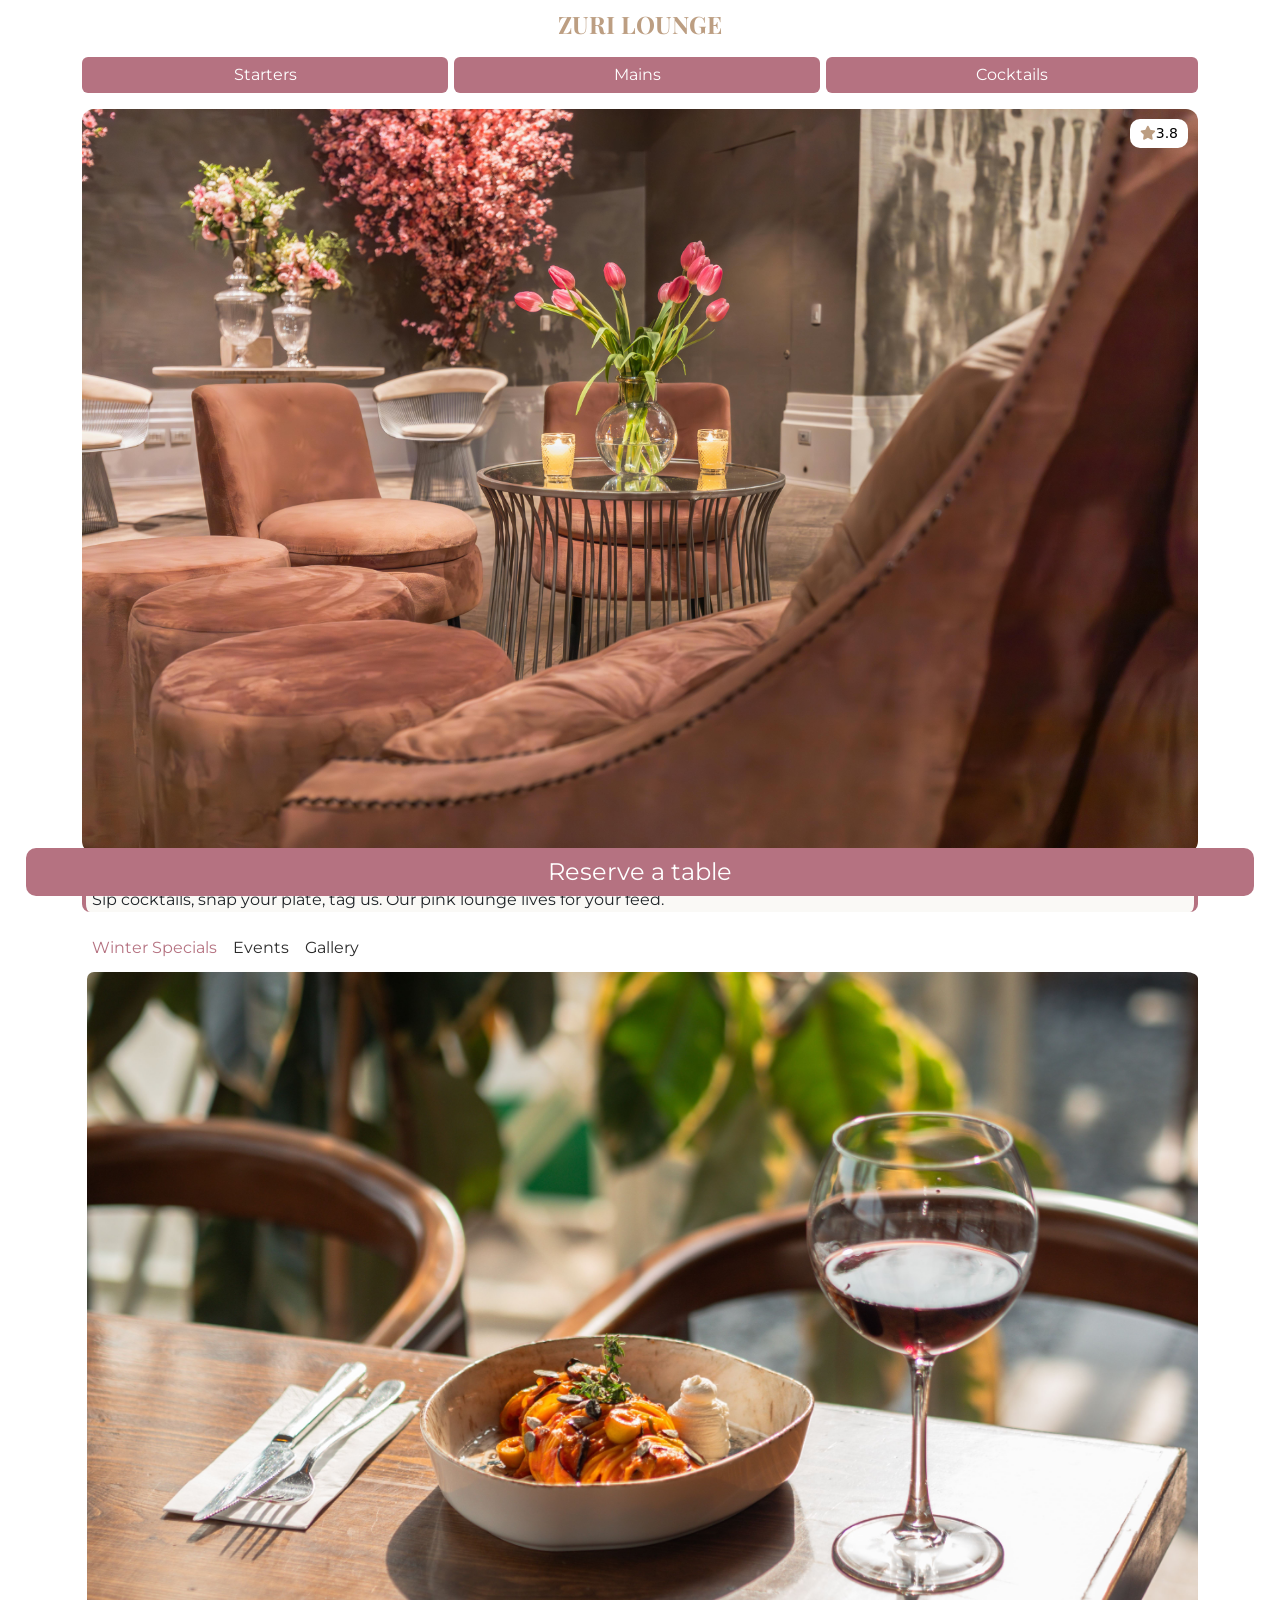
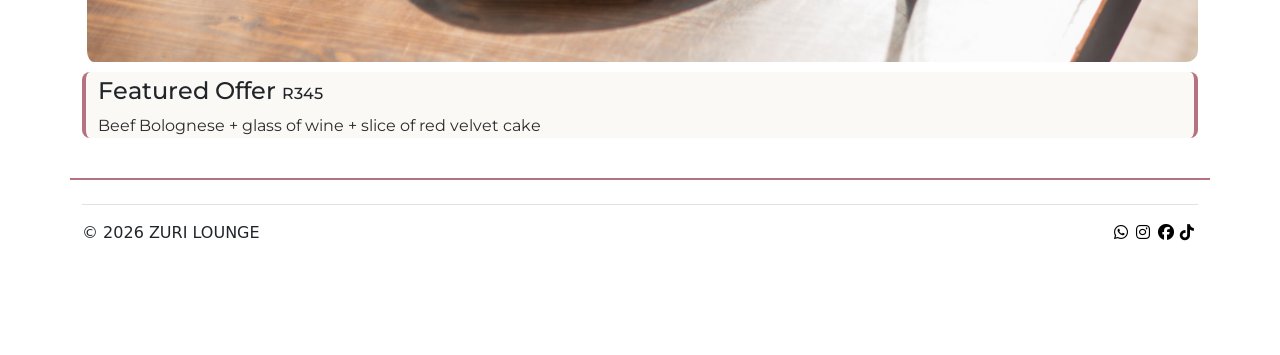
==== commit 6caeef6e: "Update index.html" ====
--- a/index.html
+++ b/index.html
@@ -179,7 +179,7 @@
         </div>
       </div>
       <div class="tab-pane fade" id="nav-profile" role="tabpanel" aria-labelledby="nav-profile-tab" tabindex="0">
-        <img src="/music.webp" class="img-fluid" alt="DJ"> <br>
+        <img src="music.webp" class="img-fluid" alt="DJ"> <br>
         <div class="event">
           <h4>Evening escapes</h4>
           <p>16 June 2026 6PM - 10PM<br>
@@ -335,4 +335,4 @@
     <script src="https://cdn.jsdelivr.net/npm/@popperjs/core@2.11.8/dist/umd/popper.min.js" integrity="sha384-I7E8VVD/ismYTF4hNIPjVp/Zjvgyol6VFvRkX/vR+Vc4jQkC+hVqc2pM8ODewa9r" crossorigin="anonymous"></script>
 <script src="https://cdn.jsdelivr.net/npm/bootstrap@5.3.8/dist/js/bootstrap.min.js" integrity="sha384-G/EV+4j2dNv+tEPo3++6LCgdCROaejBqfUeNjuKAiuXbjrxilcCdDz6ZAVfHWe1Y" crossorigin="anonymous"></script>
   </body>
-</html>+</html>
--- a/style.css
+++ b/style.css
@@ -160,8 +160,8 @@
 #subtitle p{
     background-color: #faf9f6;
     border-radius: 8px;
-    border-left: 5px solid #B57281;
-    border-right: 5px solid #B57281;
+    border-left: 4px solid #B57281;
+    border-right: 4px solid #B57281;
     padding-left: 6px;
 }
 #pizza{
@@ -369,8 +369,8 @@
     margin-top: 10px;
     background-color: #faf9f6;
     border-radius: 8px;
-    border-left: 5px solid #B57281;
-    border-right: 5px solid #B57281;
+    border-left: 4px solid #B57281;
+    border-right: 4px solid #B57281;
     box-shadow: 24px;
     padding-bottom: 8px;
     padding-top: 0;
@@ -413,8 +413,8 @@
 #indulgence{
     background-color: #faf9f6;
     border-radius: 8px;
-    border-left: 5px solid #B57281; 
-    border-right: 5px solid #B57281;
+    border-left: 4px solid #B57281; 
+    border-right: 4px solid #B57281;
     margin-top: 10px;
     margin-bottom: 14px;
    
